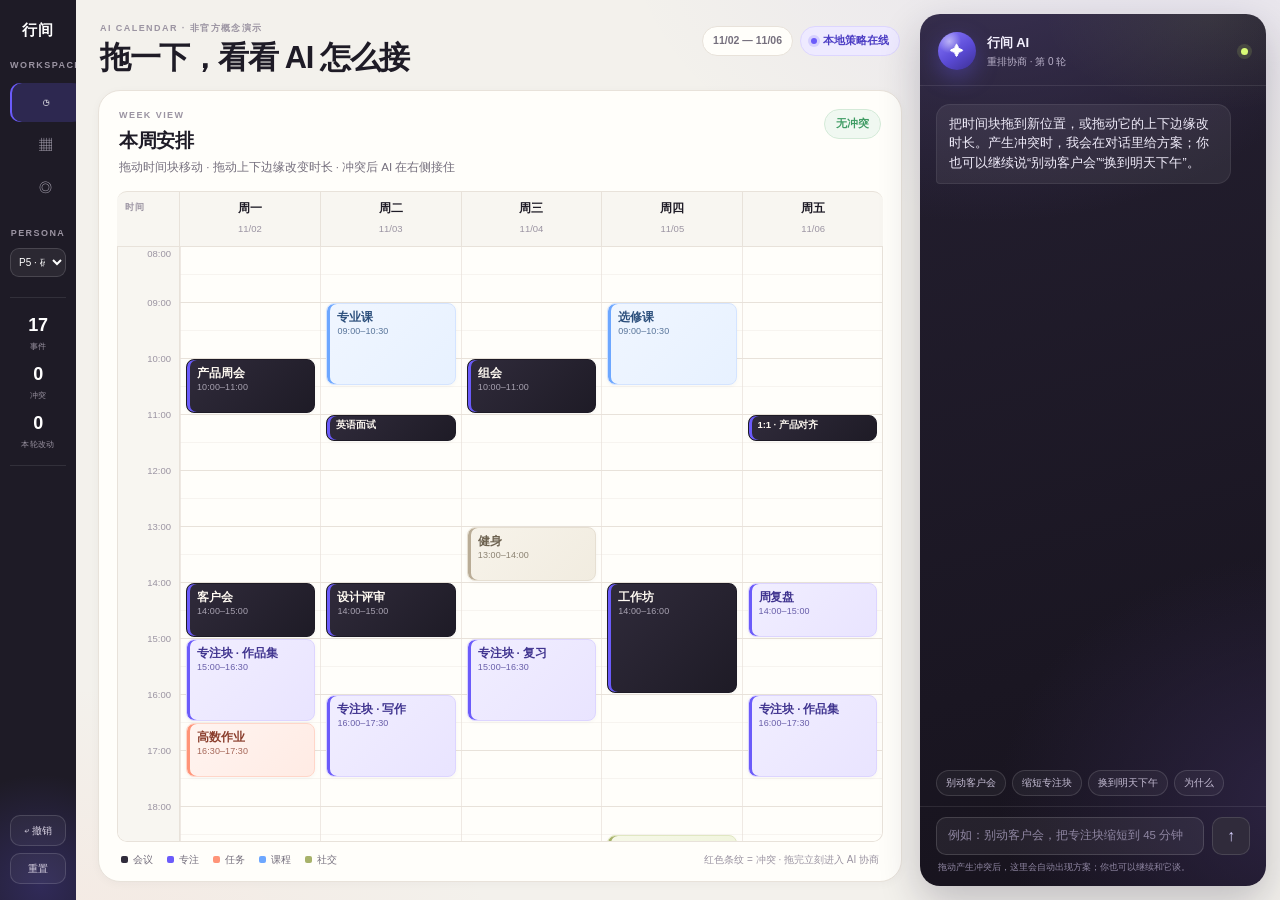
==== calendar-rescheduler/frontend/index.html @ 27d0e395 "feat: add calendar rescheduler design" ====
<!DOCTYPE html>
<html lang="zh-CN">
<head>
<meta charset="UTF-8">
<meta name="viewport" content="width=device-width, initial-scale=1.0">
<title>行间 · 重排实验室</title>
<link rel="stylesheet" href="style.css">
</head>
<body>
<div class="app">
  <aside class="sidebar">
    <div class="brand">
      <span class="brand-mark">行间</span>
      <span class="brand-sub">WARMGRID</span>
    </div>

    <nav class="side-nav">
      <span class="side-label">WORKSPACE</span>
      <button class="side-item active" type="button"><span class="side-ico">◷</span><span>重排实验室</span></button>
      <button class="side-item" type="button"><span class="side-ico">▦</span><span>本周日历</span></button>
      <button class="side-item" type="button"><span class="side-ico">◎</span><span>画像设置</span></button>
    </nav>

    <div class="side-block">
      <span class="side-label">PERSONA</span>
      <select id="persona" aria-label="用户画像"></select>
      <p id="personaHint" class="persona-hint"></p>
    </div>

    <div class="side-stats">
      <div><b id="statEvents">0</b><span>事件</span></div>
      <div><b id="statConflicts">0</b><span>冲突</span></div>
      <div><b id="statChanges">0</b><span>本轮改动</span></div>
    </div>

    <div class="side-foot">
      <button id="undoBtn" class="side-btn" type="button">↩ 撤销</button>
      <button id="resetBtn" class="side-btn" type="button">重置</button>
    </div>
  </aside>

  <main class="main">
    <header class="topbar">
      <div>
        <span class="kicker">AI CALENDAR · 非官方概念演示</span>
        <h1>拖一下，看看 AI 怎么接</h1>
      </div>
      <div class="top-meta">
        <span class="pill">11/02 — 11/06</span>
        <span class="pill live"><i></i>本地策略在线</span>
      </div>
    </header>

    <section class="calendar-card">
      <div class="cal-head">
        <div>
          <span class="kicker">WEEK VIEW</span>
          <h2>本周安排</h2>
          <p>拖动时间块移动 · 拖动上下边缘改变时长 · 冲突后 AI 在右侧接住</p>
        </div>
        <div id="calStatus" class="cal-status ok">无冲突</div>
      </div>

      <div class="week-head">
        <div class="week-corner">时间</div>
        <div class="week-day" data-day="0"><b>周一</b><span>11/02</span></div>
        <div class="week-day" data-day="1"><b>周二</b><span>11/03</span></div>
        <div class="week-day" data-day="2"><b>周三</b><span>11/04</span></div>
        <div class="week-day" data-day="3"><b>周四</b><span>11/05</span></div>
        <div class="week-day" data-day="4"><b>周五</b><span>11/06</span></div>
      </div>

      <div class="cal-scroll" id="calScroll">
        <div class="calendar" id="calendar">
          <div class="time-col" id="timeCol"></div>
          <div class="day-col" data-day="0"></div>
          <div class="day-col" data-day="1"></div>
          <div class="day-col" data-day="2"></div>
          <div class="day-col" data-day="3"></div>
          <div class="day-col" data-day="4"></div>
          <div id="dragTip" class="drag-tip hidden"></div>
        </div>
      </div>

      <div class="legend">
        <span><i class="dot meeting"></i>会议</span>
        <span><i class="dot focus"></i>专注</span>
        <span><i class="dot task"></i>任务</span>
        <span><i class="dot class"></i>课程</span>
        <span><i class="dot social"></i>社交</span>
        <span class="legend-tip">红色条纹 = 冲突 · 拖完立刻进入 AI 协商</span>
      </div>
    </section>
  </main>

  <aside class="chat-panel" id="chatPanel">
    <header class="chat-head">
      <div class="ai-orb"><span>✦</span></div>
      <div class="chat-title">
        <b>行间 AI</b>
        <small>重排协商 · <span id="roundLabel">第 0 轮</span></small>
      </div>
      <span class="live-dot" title="本地策略在线"></span>
    </header>

    <div class="messages" id="messages"></div>
    <div class="typing hidden" id="typing"><i></i><i></i><i></i><span>在算代价…</span></div>

    <div class="chips" id="chips">
      <button type="button" data-chip="别动客户会">别动客户会</button>
      <button type="button" data-chip="把专注块缩短到 45 分钟">缩短专注块</button>
      <button type="button" data-chip="换到明天下午">换到明天下午</button>
      <button type="button" data-chip="为什么">为什么</button>
    </div>

    <form class="composer" id="composer">
      <input id="chatInput" autocomplete="off" placeholder="例如：别动客户会，把专注块缩短到 45 分钟" />
      <button class="send" type="submit" aria-label="发送">↑</button>
    </form>
    <p class="composer-hint">拖动产生冲突后，这里会自动出现方案；你也可以继续和它谈。</p>
  </aside>
</div>

<div id="toast" class="toast hidden" role="status"></div>
<script src="planner.js"></script>
<script src="app.js"></script>
</body>
</html>
---- calendar-rescheduler/frontend/style.css ----
:root {
  --wg-bg: #f3f1ec;
  --wg-surface: #fffefa;
  --wg-surface-2: #f8f6f1;
  --wg-surface-3: #fcfbf8;
  --wg-ink: #1e1b26;
  --wg-ink-2: #302b3b;
  --wg-muted: #756f7d;
  --wg-muted-2: #9b94a2;
  --wg-line: #e8e2da;
  --wg-line-strong: #d8d0c6;
  --wg-purple: #6b5bfa;
  --wg-purple-deep: #4b3cc4;
  --wg-purple-soft: #eeeaff;
  --wg-lime: #d9fb76;
  --wg-lime-deep: #b9df49;
  --wg-coral: #ff9478;
  --wg-blue: #6da7ff;
  --wg-danger: #d95252;
  --wg-success: #3e9b63;
  --shadow: 0 2px 10px rgba(38, 30, 55, .035);
  --shadow-rail: 0 16px 40px rgba(31, 23, 53, .24);
  --hour: 56px;
}

* { box-sizing: border-box; }
html, body { margin: 0; height: 100%; }

body {
  font: 14px/1.5 "Segoe UI", "Microsoft YaHei", "PingFang SC", sans-serif;
  color: var(--wg-ink);
  background:
    radial-gradient(900px 520px at 92% -8%, rgba(107, 91, 250, .10), transparent 62%),
    radial-gradient(760px 480px at 4% 108%, rgba(255, 148, 120, .09), transparent 60%),
    var(--wg-bg);
  -webkit-font-smoothing: antialiased;
}

button, input, select { font: inherit; color: inherit; }
button { cursor: pointer; }
h1, h2, h3, p { margin: 0; }

.app {
  display: grid;
  grid-template-columns: 216px minmax(0, 1fr) 384px;
  height: 100vh;
  overflow: hidden;
}

/* ---------------------------------------------------------------- sidebar */
.sidebar {
  background: var(--wg-ink);
  color: #fff;
  padding: 24px 16px 18px;
  display: flex;
  flex-direction: column;
  gap: 24px;
  min-height: 0;
  position: relative;
  overflow: hidden;
}
.sidebar::after {
  content: "";
  position: absolute;
  inset: auto -80px -100px auto;
  width: 230px;
  height: 230px;
  border-radius: 50%;
  background: radial-gradient(circle, rgba(107, 91, 250, .24), transparent 68%);
  pointer-events: none;
}
.brand { padding: 0 8px; position: relative; z-index: 1; }
.brand-mark {
  display: block;
  font-size: 25px;
  font-weight: 800;
  letter-spacing: 4px;
  line-height: 1.1;
}
.brand-sub {
  display: block;
  margin-top: 6px;
  font-size: 9px;
  font-weight: 700;
  letter-spacing: .18em;
  color: var(--wg-muted-2);
}

.side-nav { display: grid; gap: 4px; position: relative; z-index: 1; }
.side-label {
  display: block;
  font-size: 9px;
  font-weight: 800;
  letter-spacing: .16em;
  color: var(--wg-muted-2);
  padding: 0 10px 7px;
}
.side-item {
  display: flex;
  align-items: center;
  gap: 9px;
  width: 100%;
  border: 0;
  background: transparent;
  color: #cfc9d8;
  border-radius: 10px;
  padding: 9px 10px;
  font-size: 12.5px;
  text-align: left;
  transition: .16s ease;
}
.side-item:hover { background: rgba(255, 255, 255, .055); color: #fff; }
.side-item.active {
  background: rgba(107, 91, 250, .20);
  color: #fff;
  box-shadow: inset 2px 0 0 var(--wg-purple);
}
.side-ico { width: 14px; text-align: center; opacity: .8; }

.side-block { position: relative; z-index: 1; }
.side-block select {
  width: 100%;
  border: 1px solid rgba(255, 255, 255, .14);
  background: rgba(255, 255, 255, .06);
  color: #fff;
  border-radius: 9px;
  padding: 8px 9px;
  font-size: 12px;
  outline: none;
}
.side-block select option { color: var(--wg-ink); }
.persona-hint {
  margin-top: 7px;
  padding: 0 2px;
  font-size: 10.5px;
  color: var(--wg-muted-2);
  line-height: 1.45;
}

.side-stats {
  display: grid;
  grid-template-columns: repeat(3, 1fr);
  gap: 6px;
  border-top: 1px solid rgba(255, 255, 255, .09);
  border-bottom: 1px solid rgba(255, 255, 255, .09);
  padding: 14px 2px;
  position: relative;
  z-index: 1;
}
.side-stats div { text-align: center; }
.side-stats b {
  display: block;
  font-size: 18px;
  font-weight: 750;
  font-variant-numeric: tabular-nums;
  letter-spacing: -.02em;
}
.side-stats span {
  display: block;
  font-size: 9px;
  color: var(--wg-muted-2);
  letter-spacing: .05em;
  margin-top: 2px;
}

.side-foot { margin-top: auto; display: grid; gap: 7px; position: relative; z-index: 1; }
.side-btn {
  border: 1px solid rgba(255, 255, 255, .14);
  background: rgba(255, 255, 255, .045);
  color: #d9d3e3;
  border-radius: 10px;
  padding: 8px 10px;
  font-size: 11.5px;
  text-align: left;
  transition: .16s ease;
}
.side-btn:hover { background: rgba(255, 255, 255, .09); color: #fff; }

/* ---------------------------------------------------------------- main */
.main {
  min-width: 0;
  min-height: 0;
  padding: 20px 18px 18px 22px;
  display: flex;
  flex-direction: column;
  gap: 16px;
}
.topbar {
  display: flex;
  align-items: flex-start;
  justify-content: space-between;
  gap: 18px;
  padding: 2px 2px 0;
  flex-shrink: 0;
}
.kicker {
  display: block;
  font-size: 9px;
  font-weight: 800;
  letter-spacing: .16em;
  text-transform: uppercase;
  color: var(--wg-muted-2);
}
.topbar h1 {
  margin-top: 5px;
  font-size: clamp(24px, 2.4vw, 32px);
  line-height: 1.1;
  font-weight: 800;
  letter-spacing: -.045em;
}
.top-meta { display: flex; gap: 7px; padding-top: 4px; flex-wrap: wrap; justify-content: flex-end; }
.pill {
  display: inline-flex;
  align-items: center;
  gap: 6px;
  border: 1px solid var(--wg-line);
  background: var(--wg-surface);
  color: var(--wg-muted);
  border-radius: 999px;
  padding: 6px 10px;
  font-size: 10.5px;
  font-weight: 650;
  white-space: nowrap;
}
.pill.live { color: var(--wg-purple-deep); border-color: #ddd6ff; background: var(--wg-purple-soft); }
.pill.live i {
  width: 6px; height: 6px; border-radius: 50%;
  background: var(--wg-purple);
  box-shadow: 0 0 0 3px rgba(107, 91, 250, .18);
}

.calendar-card {
  background: var(--wg-surface);
  border: 1px solid var(--wg-line);
  border-radius: 22px;
  box-shadow: var(--shadow);
  padding: 18px 18px 12px;
  display: flex;
  flex-direction: column;
  min-height: 0;
  overflow: hidden;
  flex: 1;
}
.cal-head {
  display: flex;
  align-items: flex-start;
  justify-content: space-between;
  gap: 16px;
  padding: 0 2px 14px;
}
.cal-head h2 { margin-top: 4px; font-size: 19px; font-weight: 780; letter-spacing: -.02em; }
.cal-head p { margin-top: 4px; color: var(--wg-muted); font-size: 11.5px; }

.cal-status {
  font-size: 10.5px;
  font-weight: 700;
  border-radius: 999px;
  padding: 6px 11px;
  white-space: nowrap;
  border: 1px solid transparent;
  transition: .2s ease;
}
.cal-status.ok { color: var(--wg-success); background: #f0f8f1; border-color: #d4ead8; }
.cal-status.bad { color: var(--wg-danger); background: #fdf0ef; border-color: #f0cfcc; }
.cal-status.pending { color: #9a6a1f; background: #fbf4e3; border-color: #ecd9ad; }

.week-head {
  display: grid;
  grid-template-columns: 62px repeat(5, minmax(0, 1fr));
  border-top: 1px solid var(--wg-line);
  border-bottom: 1px solid var(--wg-line);
  background: var(--wg-surface-2);
  border-radius: 10px 10px 0 0;
}
.week-corner { padding: 9px 8px; font-size: 9px; font-weight: 800; letter-spacing: .12em; color: var(--wg-muted-2); text-transform: uppercase; }
.week-day { padding: 8px 6px; text-align: center; border-left: 1px solid var(--wg-line); }
.week-day b { display: block; font-size: 11.5px; font-weight: 750; }
.week-day span { font-size: 9.5px; color: var(--wg-muted-2); font-variant-numeric: tabular-nums; }

.cal-scroll {
  flex: 1;
  min-height: 0;
  overflow: auto;
  border: 1px solid var(--wg-line);
  border-top: 0;
  border-radius: 0 0 10px 10px;
  background: var(--wg-surface);
}
.calendar {
  display: grid;
  grid-template-columns: 62px repeat(5, minmax(0, 1fr));
  position: relative;
  min-width: 720px;
}
.time-col {
  position: relative;
  height: calc(var(--hour) * 12);
  background: var(--wg-surface-2);
  border-right: 1px solid var(--wg-line);
  color: var(--wg-muted-2);
  font-size: 9.5px;
  font-variant-numeric: tabular-nums;
}
.time-label { position: absolute; right: 8px; transform: translateY(-50%); }
.time-label:first-child { transform: translateY(0); }
.day-col {
  position: relative;
  height: calc(var(--hour) * 12);
  border-left: 1px solid rgba(232, 226, 218, .7);
  background-image:
    repeating-linear-gradient(to bottom, transparent 0, transparent calc(var(--hour) - 1px), var(--wg-line) calc(var(--hour) - 1px), var(--wg-line) var(--hour)),
    repeating-linear-gradient(to bottom, transparent 0, transparent calc(var(--hour) / 2 - 1px), rgba(232, 226, 218, .34) calc(var(--hour) / 2 - 1px), rgba(232, 226, 218, .34) calc(var(--hour) / 2));
  background-size: 100% var(--hour), 100% var(--hour);
}

/* ---------------------------------------------------------------- events */
.event {
  --accent: var(--wg-purple);
  position: absolute;
  left: 5px;
  right: 5px;
  border-radius: 8px;
  padding: 6px 8px 6px 10px;
  overflow: hidden;
  border: 1px solid transparent;
  box-shadow: inset 3px 0 0 var(--accent), 0 1px 4px rgba(38, 30, 55, .04);
  user-select: none;
  touch-action: none;
  transition: box-shadow .16s ease, transform .16s ease, border-color .16s ease;
  z-index: 2;
}
.event:hover { box-shadow: inset 3px 0 0 var(--accent), 0 8px 20px rgba(38, 30, 55, .13); z-index: 6; }
.event .event-body { cursor: grab; height: 100%; }
.event .event-body:active { cursor: grabbing; }
.event b {
  display: block;
  font-size: 11.5px;
  line-height: 1.25;
  font-weight: 750;
  white-space: nowrap;
  overflow: hidden;
  text-overflow: ellipsis;
  letter-spacing: -.01em;
}
.event .etime {
  display: block;
  margin-top: 1px;
  font-size: 9px;
  opacity: .76;
  font-variant-numeric: tabular-nums;
  letter-spacing: .01em;
}
.event[data-tiny="1"] { padding: 3px 6px 3px 9px; }
.event[data-tiny="1"] .etime { display: none; }
.event[data-tiny="1"] b { font-size: 9.5px; }

.event.meeting {
  --accent: var(--wg-purple);
  background: linear-gradient(135deg, #302b3b, #1e1b26);
  border-color: #1e1b26;
  color: #fffaf2;
}
.event.meeting b { color: #fffaf2; }
.event.meeting .etime { color: #cfc9d8; }

.event.focus {
  --accent: var(--wg-purple);
  background: linear-gradient(135deg, #f1eeff, #e9e4ff);
  border-color: #ddd5ff;
  color: #3f338f;
}
.event.task {
  --accent: var(--wg-coral);
  background: linear-gradient(135deg, #fff4f0, #ffebe4);
  border-color: #ffd6c9;
  color: #8a3d2c;
}
.event.class {
  --accent: var(--wg-blue);
  background: linear-gradient(135deg, #f0f6ff, #e7f1ff);
  border-color: #d4e4ff;
  color: #2c4f7c;
}
.event.social {
  --accent: #a7b26a;
  background: linear-gradient(135deg, #f6f8e8, #eef3d8);
  border-color: #e0e7c2;
  color: #56602b;
}
.event.routine {
  --accent: #b9ac96;
  background: linear-gradient(135deg, #f7f3ea, #f1ece0);
  border-color: #e6dfd2;
  color: #6d6250;
}

.event .handle {
  position: absolute;
  left: 0; right: 0;
  height: 8px;
  cursor: ns-resize;
  z-index: 4;
}
.event .handle.top { top: -1px; }
.event .handle.bottom { bottom: -1px; }
.event .handle::after {
  content: "";
  position: absolute;
  left: 50%;
  top: 3px;
  width: 26px;
  height: 2px;
  border-radius: 2px;
  background: currentColor;
  opacity: 0;
  transform: translateX(-50%);
  transition: opacity .15s ease;
}
.event:hover .handle::after { opacity: .32; }

.event.dragging {
  z-index: 50;
  transform: scale(1.025);
  box-shadow: inset 3px 0 0 var(--accent), 0 18px 38px rgba(31, 23, 53, .22);
  opacity: .97;
}
.event.conflict {
  border-color: var(--wg-danger) !important;
  background-image: repeating-linear-gradient(135deg, rgba(217, 82, 82, .10) 0 8px, rgba(217, 82, 82, 0) 8px 16px) !important;
  box-shadow: inset 3px 0 0 var(--wg-danger), 0 0 0 1px rgba(217, 82, 82, .35);
  animation: conflictPulse 1.4s ease-in-out infinite;
}
.event.conflict::after {
  content: "!";
  position: absolute;
  right: 5px; top: 4px;
  width: 15px; height: 15px;
  border-radius: 50%;
  background: var(--wg-danger);
  color: #fff;
  font-size: 10px;
  font-weight: 800;
  display: grid;
  place-items: center;
}
.event.conflict .event-body { cursor: not-allowed; }
@keyframes conflictPulse {
  0%, 100% { box-shadow: inset 3px 0 0 var(--wg-danger), 0 0 0 0 rgba(217, 82, 82, .20); }
  50% { box-shadow: inset 3px 0 0 var(--wg-danger), 0 0 0 5px rgba(217, 82, 82, .045); }
}

.drag-tip {
  position: fixed;
  z-index: 80;
  background: var(--wg-ink-2);
  color: #fff;
  font-size: 10.5px;
  padding: 5px 9px;
  border-radius: 7px;
  pointer-events: none;
  box-shadow: 0 8px 20px rgba(24, 17, 38, .24);
  font-variant-numeric: tabular-nums;
}
.hidden { display: none !important; }

.legend {
  display: flex;
  align-items: center;
  gap: 14px;
  padding: 10px 4px 2px;
  color: var(--wg-muted);
  font-size: 10px;
  flex-wrap: wrap;
}
.legend .dot { display: inline-block; width: 7px; height: 7px; border-radius: 2px; margin-right: 5px; }
.dot.meeting { background: var(--wg-ink-2); }
.dot.focus { background: var(--wg-purple); }
.dot.task { background: var(--wg-coral); }
.dot.class { background: var(--wg-blue); }
.dot.social { background: #a7b26a; }
.legend-tip { margin-left: auto; color: var(--wg-muted-2); }

/* ---------------------------------------------------------------- dark AI rail */
.chat-panel {
  background:
    radial-gradient(620px 420px at 18% -6%, #3a3154 0%, transparent 62%),
    radial-gradient(520px 420px at 110% 90%, #2c2342 0%, transparent 58%),
    linear-gradient(165deg, #241f30 0%, #1a1622 72%, #17131d 100%);
  color: #f4f1ff;
  margin: 14px 14px 14px 0;
  border-radius: 20px;
  box-shadow: var(--shadow-rail);
  display: flex;
  flex-direction: column;
  min-height: 0;
  overflow: hidden;
  position: relative;
}
.chat-panel::before {
  content: "";
  position: absolute;
  inset: 0;
  pointer-events: none;
  background: radial-gradient(240px 140px at 84% 0%, rgba(217, 251, 118, .08), transparent 70%);
}
.chat-head {
  display: flex;
  align-items: center;
  gap: 11px;
  padding: 18px 18px 15px;
  border-bottom: 1px solid rgba(255, 255, 255, .09);
  position: relative;
  z-index: 1;
  flex-shrink: 0;
}
.ai-orb {
  width: 38px; height: 38px;
  border-radius: 50%;
  display: grid;
  place-items: center;
  background:
    radial-gradient(circle at 30% 25%, rgba(255, 255, 255, .5), transparent 30%),
    linear-gradient(145deg, #8b7bff, #5b4bd6 55%, #3c2f92);
  color: #fff;
  font-size: 14px;
  box-shadow: 0 8px 22px rgba(107, 91, 250, .35);
}
.chat-title b { display: block; font-size: 13px; letter-spacing: -.01em; }
.chat-title small { display: block; margin-top: 2px; font-size: 10px; color: #b9b1c9; }
.live-dot {
  margin-left: auto;
  width: 7px; height: 7px;
  border-radius: 50%;
  background: var(--wg-lime);
  box-shadow: 0 0 0 4px rgba(217, 251, 118, .13);
  animation: livePulse 2.4s ease-in-out infinite;
}
@keyframes livePulse {
  0%, 100% { box-shadow: 0 0 0 3px rgba(217, 251, 118, .10); opacity: .9; }
  50% { box-shadow: 0 0 0 6px rgba(217, 251, 118, .03); opacity: 1; }
}

.messages {
  flex: 1;
  min-height: 0;
  overflow-y: auto;
  padding: 18px 16px 10px;
  display: flex;
  flex-direction: column;
  gap: 12px;
  scroll-behavior: smooth;
  position: relative;
  z-index: 1;
}
.messages::-webkit-scrollbar, .cal-scroll::-webkit-scrollbar { width: 7px; height: 7px; }
.messages::-webkit-scrollbar-thumb { background: rgba(255, 255, 255, .16); border-radius: 99px; }
.cal-scroll::-webkit-scrollbar-thumb { background: var(--wg-line-strong); border-radius: 99px; }

.message {
  max-width: 94%;
  padding: 10px 12px;
  border-radius: 14px;
  font-size: 12.5px;
  line-height: 1.55;
  animation: msgIn .24s ease both;
}
.message.user {
  align-self: flex-end;
  background: linear-gradient(145deg, #7b6bff, #5f4de8);
  color: #fff;
  border-bottom-right-radius: 4px;
  box-shadow: 0 6px 18px rgba(95, 77, 232, .22);
}
.message.assistant {
  align-self: flex-start;
  background: rgba(255, 255, 255, .065);
  color: #f0ecfa;
  border: 1px solid rgba(255, 255, 255, .07);
  border-bottom-left-radius: 4px;
}
.message.system {
  align-self: center;
  color: #9f96b2;
  font-size: 10px;
  background: transparent;
  padding: 2px 8px;
  text-align: center;
}
@keyframes msgIn {
  from { opacity: 0; transform: translateY(6px); }
  to { opacity: 1; transform: none; }
}

/* ---------------------------------------------------------------- proposal card */
.proposal {
  margin-top: 10px;
  background: rgba(255, 255, 255, .07);
  border: 1px solid rgba(255, 255, 255, .12);
  border-radius: 14px;
  padding: 12px;
  box-shadow: inset 0 1px 0 rgba(255, 255, 255, .05);
  min-width: 270px;
}
.proposal .p-head { display: flex; align-items: center; gap: 7px; margin-bottom: 8px; }
.proposal .p-badge {
  font-size: 8.5px;
  font-weight: 800;
  letter-spacing: .1em;
  color: #3f338f;
  background: var(--wg-purple-soft);
  border-radius: 5px;
  padding: 2px 6px;
}
.proposal .p-summary { flex: 1; font-size: 11.5px; font-weight: 700; color: #fff; line-height: 1.35; }
.proposal .p-tier {
  font-size: 8.5px;
  font-weight: 700;
  color: #d8d1ff;
  background: rgba(107, 91, 250, .18);
  border: 1px solid rgba(107, 91, 250, .35);
  border-radius: 999px;
  padding: 1px 7px;
  white-space: nowrap;
}

.bill { display: grid; grid-template-columns: repeat(4, 1fr); gap: 5px; margin: 8px 0; }
.bill span {
  background: rgba(255, 255, 255, .045);
  border: 1px solid rgba(255, 255, 255, .08);
  border-radius: 8px;
  padding: 5px 4px;
  font-size: 8.5px;
  color: #a99fbb;
  text-align: center;
  letter-spacing: .03em;
}
.bill b { display: block; margin-top: 1px; color: #fff; font-size: 12px; font-variant-numeric: tabular-nums; }

.changes { margin: 0; padding: 0; list-style: none; display: grid; gap: 4px; }
.changes li {
  display: flex;
  gap: 6px;
  align-items: baseline;
  font-size: 10.5px;
  line-height: 1.4;
  color: #ddd6ec;
  background: rgba(255, 255, 255, .04);
  border-radius: 7px;
  padding: 5px 7px;
}
.changes li b { color: #fff; font-weight: 650; }
.changes li .arrow { color: #b9aaff; font-weight: 700; }
.changes li em { margin-left: auto; font-style: normal; color: #9f96b2; font-size: 9px; white-space: nowrap; }
.changes .empty { color: #a99fbb; font-size: 10.5px; }

.alts { display: flex; gap: 5px; margin: 8px 0 2px; flex-wrap: wrap; }
.alts button {
  border: 1px solid rgba(255, 255, 255, .13);
  background: rgba(255, 255, 255, .04);
  border-radius: 7px;
  padding: 5px 7px;
  font-size: 9px;
  color: #b9b1c9;
  transition: .15s ease;
}
.alts button:hover, .alts button.active {
  border-color: rgba(107, 91, 250, .65);
  background: rgba(107, 91, 250, .20);
  color: #fff;
}

.proposal .actions { display: flex; gap: 6px; margin-top: 9px; }
.proposal .actions button {
  border: 1px solid rgba(255, 255, 255, .14);
  background: transparent;
  color: #cfc8dc;
  border-radius: 8px;
  padding: 7px 9px;
  font-size: 10px;
  transition: .15s ease;
}
.proposal .actions .primary {
  flex: 1;
  background: var(--wg-purple-soft);
  border-color: var(--wg-purple-soft);
  color: #3f338f;
  font-weight: 750;
}
.proposal .actions .primary:hover { background: #fff; }
.proposal .actions .ghostbtn:hover { color: #fff; border-color: rgba(255, 255, 255, .3); }
.proposal .p-note {
  margin-top: 7px;
  color: #a99fbb;
  font-size: 9px;
  line-height: 1.45;
}

.typing {
  display: flex;
  align-items: center;
  gap: 7px;
  padding: 4px 18px 8px;
  color: #a99fbb;
  font-size: 10px;
  flex-shrink: 0;
}
.typing i { width: 4px; height: 4px; border-radius: 50%; background: #b9aaff; animation: blink 1.1s infinite; }
.typing i:nth-child(2) { animation-delay: .15s; }
.typing i:nth-child(3) { animation-delay: .3s; }
@keyframes blink { 0%, 80%, 100% { opacity: .2; } 40% { opacity: 1; } }

.chips { display: flex; gap: 6px; padding: 4px 16px 10px; overflow-x: auto; flex-shrink: 0; }
.chips button {
  border: 1px solid rgba(255, 255, 255, .13);
  background: rgba(255, 255, 255, .045);
  border-radius: 999px;
  padding: 5px 9px;
  font-size: 9.5px;
  color: #c5bdd4;
  white-space: nowrap;
  transition: .15s ease;
}
.chips button:hover { border-color: rgba(107, 91, 250, .45); color: #d8d1ff; background: rgba(107, 91, 250, .12); }

.composer {
  display: flex;
  gap: 8px;
  padding: 10px 16px 4px;
  border-top: 1px solid rgba(255, 255, 255, .09);
  flex-shrink: 0;
}
.composer input {
  flex: 1;
  min-width: 0;
  border: 1px solid rgba(255, 255, 255, .14);
  background: rgba(255, 255, 255, .06);
  border-radius: 10px;
  padding: 9px 11px;
  font-size: 11.5px;
  color: #fff;
  outline: none;
  transition: .15s ease;
}
.composer input::placeholder { color: #8f86a2; }
.composer input:focus { border-color: rgba(107, 91, 250, .65); box-shadow: 0 0 0 3px rgba(107, 91, 250, .14); }
.composer .send {
  width: 38px;
  border: 1px solid rgba(255, 255, 255, .12);
  border-radius: 10px;
  background: var(--wg-ink-2);
  color: #d8d1ff;
  font-size: 16px;
  transition: .15s ease;
}
.composer .send:hover { background: #3a3348; }
.composer-hint { padding: 2px 18px 12px; font-size: 9px; color: #8f86a2; }

.toast {
  position: fixed;
  left: 50%;
  bottom: 26px;
  transform: translateX(-50%);
  background: var(--wg-ink);
  color: #fff;
  padding: 9px 14px;
  border-radius: 999px;
  font-size: 11px;
  box-shadow: 0 10px 30px rgba(24, 17, 38, .24);
  z-index: 100;
  animation: toastIn .2s ease both;
}
@keyframes toastIn { from { opacity: 0; transform: translate(-50%, 6px); } to { opacity: 1; transform: translate(-50%, 0); } }

/* ---------------------------------------------------------------- responsive */
@media (max-width: 1280px) {
  .app { grid-template-columns: 76px minmax(0, 1fr) 360px; }
  .sidebar { padding: 22px 10px 16px; gap: 20px; }
  .brand-mark { font-size: 15px; letter-spacing: 1px; text-align: center; }
  .brand-sub { display: none; }
  .side-item { justify-content: center; padding: 10px 6px; }
  .side-item span:not(.side-ico) { display: none; }
  .side-label { text-align: center; padding-left: 0; padding-right: 0; }
  .side-block select { padding: 7px 4px; font-size: 10px; }
  .persona-hint { display: none; }
  .side-stats { grid-template-columns: 1fr; gap: 8px; }
  .side-stats span { font-size: 8px; }
  .side-btn { text-align: center; padding: 7px 4px; font-size: 10px; }
}

@media (max-width: 1080px) {
  .app {
    grid-template-columns: 76px minmax(0, 1fr);
    grid-template-rows: minmax(0, 1fr) 500px;
    height: 100vh;
  }
  .sidebar { grid-row: 1 / 3; }
  .main { grid-column: 2; grid-row: 1; padding: 16px 16px 10px; }
  .chat-panel { grid-column: 2; grid-row: 2; margin: 0 16px 16px; }
  .topbar h1 { font-size: 24px; }
}

@media (max-width: 760px) {
  .app { display: block; height: auto; min-height: 100vh; }
  .sidebar {
    display: flex;
    flex-direction: row;
    align-items: center;
    gap: 10px;
    padding: 10px 12px;
    position: sticky;
    top: 0;
    z-index: 40;
  }
  .brand { padding: 0; }
  .brand-mark { font-size: 17px; letter-spacing: 2px; }
  .side-nav, .side-block, .side-stats { display: none; }
  .side-foot { margin: 0 0 0 auto; display: flex; gap: 6px; }
  .side-btn { padding: 5px 8px; font-size: 10px; }
  .main { padding: 12px; }
  .topbar { gap: 8px; }
  .topbar h1 { font-size: 20px; }
  .top-meta { display: none; }
  .calendar-card { padding: 12px 10px 8px; border-radius: 18px; }
  .cal-scroll { height: 520px; flex: none; }
  .calendar { min-width: 0; }
  .event b { font-size: 9.5px; }
  .event .etime { font-size: 8px; }
  .cal-head p { display: none; }
  .legend { display: none; }
  .chat-panel { margin: 0 12px 12px; height: 560px; border-radius: 18px; }
}
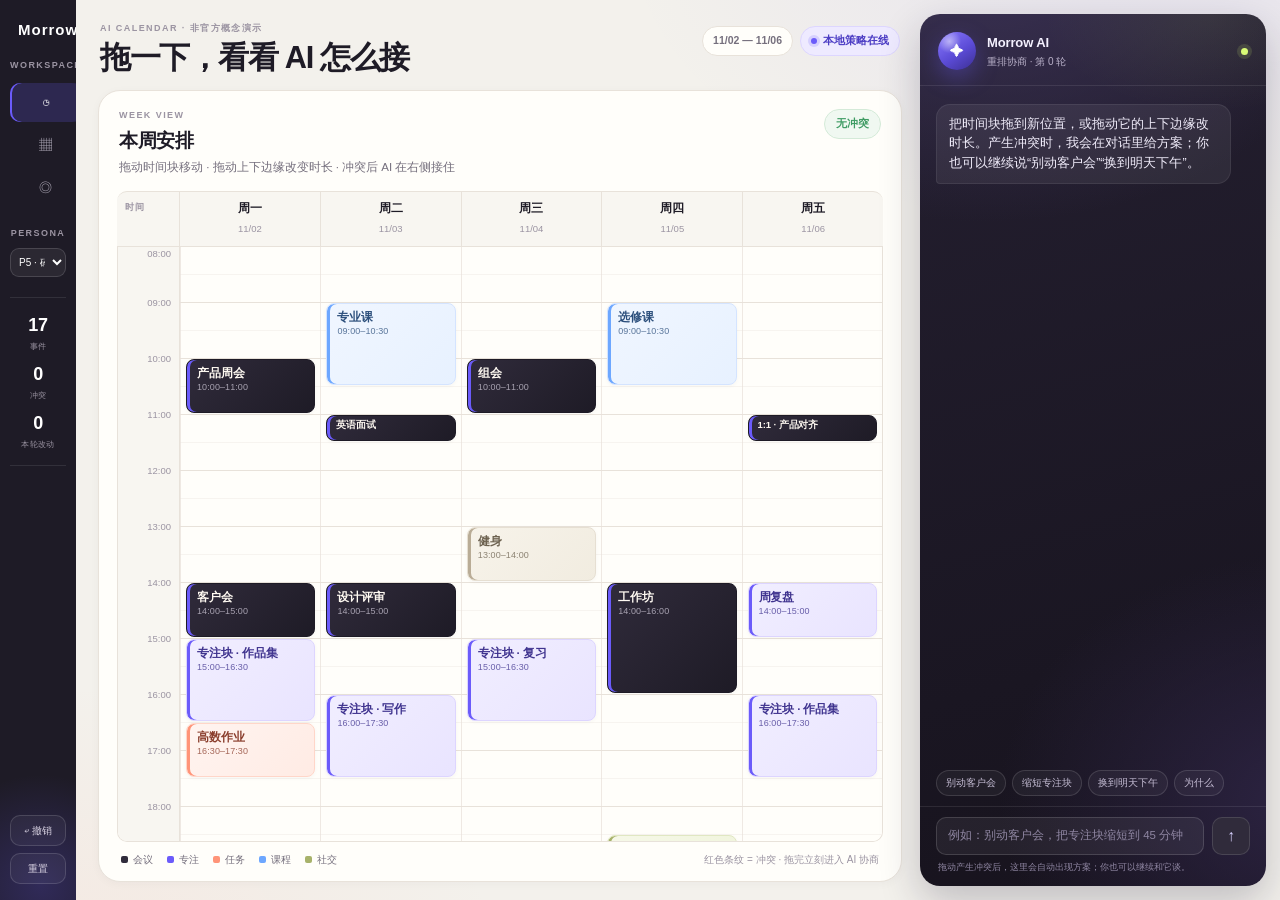
==== commit 1d157e04: "refactor: rename xingjian-agent to morrow-agent Move the agent service to morrow-agent/ and update e" ====
--- a/calendar-rescheduler/frontend/index.html
+++ b/calendar-rescheduler/frontend/index.html
@@ -3,14 +3,14 @@
 <head>
 <meta charset="UTF-8">
 <meta name="viewport" content="width=device-width, initial-scale=1.0">
-<title>行间 · 重排实验室</title>
+<title>Morrow · 重排实验室</title>
 <link rel="stylesheet" href="style.css">
 </head>
 <body>
 <div class="app">
   <aside class="sidebar">
     <div class="brand">
-      <span class="brand-mark">行间</span>
+      <span class="brand-mark">Morrow</span>
       <span class="brand-sub">WARMGRID</span>
     </div>
 
@@ -97,7 +97,7 @@
     <header class="chat-head">
       <div class="ai-orb"><span>✦</span></div>
       <div class="chat-title">
-        <b>行间 AI</b>
+        <b>Morrow AI</b>
         <small>重排协商 · <span id="roundLabel">第 0 轮</span></small>
       </div>
       <span class="live-dot" title="本地策略在线"></span>
